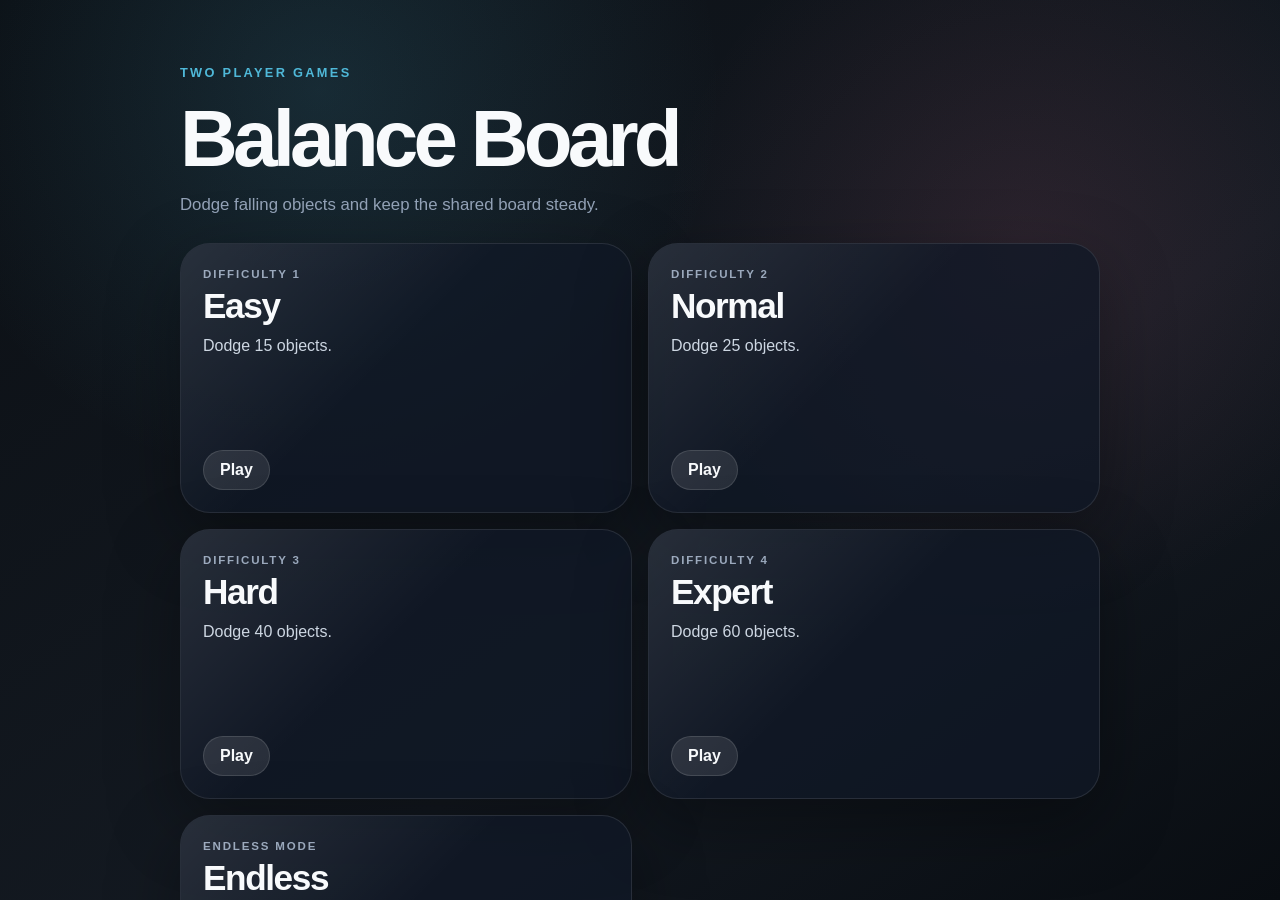
==== levels.html @ 380f033f "Add Core Defense levels" ====
<!doctype html>
<html lang="en">
  <head>
    <meta charset="UTF-8" />
    <meta name="viewport" content="width=device-width, initial-scale=1.0, maximum-scale=1.0, user-scalable=no, viewport-fit=cover" />
    <title>Choose Level</title>
    <link rel="stylesheet" href="style.css?v=54" />
  </head>
  <body>
    <main id="app">
      <section class="home-screen">
        <div class="home-inner">
          <p class="eyebrow">Two Player Games</p>
          <h1 id="title">Choose Level</h1>
          <p id="subtitle" class="home-subtitle">Pick a challenge.</p>
          <div id="levelGrid" class="game-grid"></div>
          <p style="text-align:center;margin-top:22px"><a class="secondary-button" href="./?v=54">Back to Games</a></p>
        </div>
      </section>
    </main>

    <script>
      const params = new URLSearchParams(window.location.search);
      const game = params.get('game') || 'balance';
      const data = {
        balance: {
          title: 'Balance Board',
          subtitle: 'Dodge falling objects and keep the shared board steady.',
          levels: [
            ['Easy', 'Dodge 15 objects.', 1],
            ['Normal', 'Dodge 25 objects.', 2],
            ['Hard', 'Dodge 40 objects.', 3],
            ['Expert', 'Dodge 60 objects.', 4],
            ['Endless', 'Survive as long as possible.', 5]
          ]
        },
        seesaw: {
          title: 'Trampoline Climb',
          subtitle: 'Bounce higher while platforms become harder to chain.',
          levels: [
            ['Easy', 'Reach height 50.', 1],
            ['Normal', 'Reach height 100.', 2],
            ['Hard', 'Reach height 150.', 3],
            ['Expert', 'Reach height 220.', 4],
            ['Endless', 'Climb as high as possible.', 5]
          ]
        },
        asteroids: {
          title: 'Asteroid Crew',
          subtitle: 'Survive together while asteroids keep entering the field.',
          levels: [
            ['Easy', 'Survive 45 seconds.', 1],
            ['Normal', 'Survive 60 seconds.', 2],
            ['Hard', 'Survive 90 seconds.', 3],
            ['Expert', 'Survive 120 seconds.', 4],
            ['Endless', 'Survive as long as possible.', 5]
          ]
        },
        core: {
          title: 'Core Defense',
          subtitle: 'Build, rotate, and repair a shared defense ring.',
          levels: [
            ['Easy', 'Survive 5 waves.', 1],
            ['Normal', 'Survive 8 waves.', 2],
            ['Hard', 'Survive 12 waves.', 3],
            ['Expert', 'Survive 15 waves.', 4],
            ['Endless', 'Defend as long as possible.', 5]
          ]
        }
      };

      const cfg = data[game] || data.balance;
      document.getElementById('title').textContent = cfg.title;
      document.getElementById('subtitle').textContent = cfg.subtitle;
      const grid = document.getElementById('levelGrid');
      cfg.levels.forEach(level => {
        const a = document.createElement('a');
        a.className = 'game-card';
        a.href = `./?game=${game}&level=${level[2]}&v=54`;
        const kicker = level[2] === 5 ? 'Endless Mode' : `Difficulty ${level[2]}`;
        a.innerHTML = `<div><p class="card-kicker">${kicker}</p><h2>${level[0]}</h2><p>${level[1]}</p></div><span class="play-chip">Play</span>`;
        grid.appendChild(a);
      });
    </script>
  </body>
</html>
---- style.css ----
* {
  box-sizing: border-box;
  -webkit-tap-highlight-color: transparent;
}

html,
body {
  margin: 0;
  padding: 0;
  overflow: hidden;
  background: #0b0f14;
  color: #f8fafc;
  font-family: Inter, Arial, sans-serif;
  touch-action: none;
}

body {
  width: 100vw;
  height: 100vh;
}

#app,
#gameScreen {
  position: relative;
  width: 100vw;
  height: 100vh;
}

canvas {
  width: 100%;
  height: 100%;
  display: block;
  background: linear-gradient(to bottom, #0b0f14 0%, #141a22 100%);
}

.hidden {
  display: none !important;
}

.home-screen {
  width: 100vw;
  height: 100vh;
  overflow-y: auto;
  padding: 28px 18px 40px;
  background:
    radial-gradient(circle at 25% 10%, rgba(79,184,216,0.15), transparent 32%),
    radial-gradient(circle at 80% 28%, rgba(224,111,143,0.12), transparent 30%),
    linear-gradient(145deg, #0b0f14, #141a22 62%, #090d12);
  touch-action: pan-y;
}

.home-inner {
  width: min(920px, 100%);
  margin: 0 auto;
  padding-top: max(24px, env(safe-area-inset-top));
}

.home-screen h1 {
  margin: 0;
  font-size: clamp(2.4rem, 9vw, 5rem);
  letter-spacing: -0.06em;
}

.home-subtitle {
  margin: 10px 0 28px;
  color: #94a3b8;
  font-size: 1.05rem;
}

.game-grid {
  display: grid;
  grid-template-columns: repeat(2, minmax(0, 1fr));
  gap: 16px;
}

.game-card {
  position: relative;
  min-height: 270px;
  display: flex;
  flex-direction: column;
  justify-content: space-between;
  gap: 18px;
  padding: 22px;
  border-radius: 30px;
  color: #f8fafc;
  text-decoration: none;
  background: rgba(17, 24, 39, 0.76);
  border: 1px solid rgba(255,255,255,0.1);
  box-shadow: 0 24px 70px rgba(0,0,0,0.34);
  overflow: hidden;
}

.game-card::after {
  content: "";
  position: absolute;
  inset: 0;
  background: linear-gradient(135deg, rgba(255,255,255,0.1), transparent 45%);
  pointer-events: none;
}

.game-card h2 {
  margin: 4px 0 8px;
  font-size: clamp(1.55rem, 5vw, 2.2rem);
  letter-spacing: -0.04em;
}

.game-card p {
  margin: 0;
  color: #cbd5e1;
  line-height: 1.45;
}

.card-kicker {
  color: #94a3b8 !important;
  font-size: 0.72rem;
  text-transform: uppercase;
  letter-spacing: 0.16em;
  font-weight: 800;
}

.play-chip {
  align-self: flex-start;
  border-radius: 999px;
  padding: 10px 16px;
  background: rgba(255,255,255,0.1);
  border: 1px solid rgba(255,255,255,0.12);
  font-weight: 900;
}

.card-art {
  height: 112px;
  position: relative;
}

.mini-head {
  position: absolute;
  width: 42px;
  height: 42px;
  border-radius: 50%;
  top: 36px;
  box-shadow: 0 12px 26px rgba(0,0,0,0.25);
}

.cyan-head {
  left: 18%;
  background: #4fb8d8;
}

.rose-head {
  right: 18%;
  background: #e06f8f;
}

.mini-board {
  position: absolute;
  left: 9%;
  right: 9%;
  height: 12px;
  top: 72px;
  border-radius: 999px;
  background: linear-gradient(90deg, #4fb8d8, #d7dde5, #e06f8f);
  transform: rotate(-5deg);
}

.tower-art,
.trampoline-art {
  display: flex;
  flex-direction: column;
  justify-content: center;
  gap: 16px;
}

.mini-platform {
  width: 78%;
  height: 12px;
  border-radius: 999px;
  background: linear-gradient(90deg, #4fb8d8, #d7dde5, #e06f8f);
  transform: rotate(5deg);
  margin: 0 auto;
}

.mini-platform.offset {
  transform: rotate(-7deg);
  width: 62%;
}

.trampoline-art,
.asteroid-art {
  display: block;
}

.mini-trampoline {
  position: absolute;
  height: 12px;
  border-radius: 999px;
  background: rgba(248,250,252,0.92);
  border: 1px solid rgba(255,255,255,0.2);
  box-shadow: 0 12px 24px rgba(0,0,0,0.24);
}

.mini-trampoline::after {
  content: "";
  position: absolute;
  left: 8px;
  right: 8px;
  top: 4px;
  height: 4px;
  border-radius: 999px;
}

.mini-low { width: 82px; left: 10%; top: 78px; transform: rotate(-4deg); }
.mini-low::after { background: #8bd3a7; }
.mini-mid { width: 94px; right: 8%; top: 64px; transform: rotate(4deg); }
.mini-mid::after { background: #d7dde5; }
.mini-high { width: 74px; left: 40%; top: 42px; transform: rotate(-7deg); }
.mini-high::after { background: #f0b86e; }
.mini-super { width: 68px; right: 20%; top: 18px; transform: rotate(7deg); }
.mini-super::after { background: #b78cff; }
.bounce-blue { left: 20%; top: 32px; }
.bounce-rose { right: 30%; top: 6px; }

.mini-ship {
  position: absolute;
  left: 50%;
  top: 48px;
  width: 0;
  height: 0;
  transform: translateX(-50%) rotate(-90deg);
  border-top: 18px solid transparent;
  border-bottom: 18px solid transparent;
  border-left: 42px solid #f8fafc;
  filter: drop-shadow(0 12px 22px rgba(0,0,0,0.28));
}

.mini-ship::after {
  content: "";
  position: absolute;
  left: -34px;
  top: -8px;
  width: 16px;
  height: 16px;
  border-radius: 50%;
  background: #4fb8d8;
}

.mini-rock {
  position: absolute;
  width: 34px;
  height: 34px;
  border-radius: 42% 58% 47% 53%;
  background: #a8a29e;
  border: 1px solid rgba(255,255,255,0.22);
  box-shadow: 0 12px 24px rgba(0,0,0,0.24);
}

.rock-one { left: 14%; top: 16px; transform: rotate(18deg); }
.rock-two { right: 16%; top: 72px; transform: rotate(-20deg); width: 28px; height: 28px; }

.mini-shot {
  position: absolute;
  width: 28px;
  height: 5px;
  border-radius: 999px;
  background: #f0b86e;
  box-shadow: 0 0 16px rgba(240,184,110,0.55);
}

.shot-one { left: 57%; top: 30px; transform: rotate(-24deg); }
.shot-two { left: 34%; top: 78px; transform: rotate(28deg); background: #4fb8d8; }

.overlay {
  position: absolute;
  inset: 0;
  display: flex;
  align-items: center;
  justify-content: center;
  background: rgba(11, 15, 20, 0.82);
  padding: 24px;
  z-index: 10;
}

.panel {
  width: min(92vw, 640px);
  background: rgba(17, 24, 39, 0.96);
  border: 1px solid rgba(255,255,255,0.1);
  border-radius: 28px;
  padding: 30px;
  text-align: center;
  box-shadow: 0 25px 70px rgba(0,0,0,0.5);
}

.eyebrow {
  color: #4fb8d8;
  font-size: 0.8rem;
  letter-spacing: 0.18em;
  text-transform: uppercase;
  font-weight: 800;
}

h1 {
  margin-top: 0;
  margin-bottom: 12px;
  font-size: clamp(2rem, 5vw, 3.6rem);
}

.instructions {
  display: grid;
  grid-template-columns: repeat(2, minmax(0, 1fr));
  gap: 14px;
  margin-top: 22px;
  margin-bottom: 18px;
}

.instructions div {
  background: rgba(255,255,255,0.05);
  border-radius: 18px;
  padding: 16px;
  display: flex;
  flex-direction: column;
  gap: 8px;
}

.tip {
  opacity: 0.7;
  font-size: 0.95rem;
}

button,
.secondary-button {
  border: none;
  border-radius: 999px;
  padding: 16px 30px;
  font-size: 1rem;
  font-weight: 800;
  cursor: pointer;
  background: #f8fafc;
  color: #0b0f14;
  box-shadow: 0 10px 30px rgba(0,0,0,0.25);
  text-decoration: none;
  display: inline-flex;
  align-items: center;
  justify-content: center;
}

.secondary-button {
  background: rgba(255,255,255,0.08);
  color: #f8fafc;
  border: 1px solid rgba(255,255,255,0.14);
  box-shadow: none;
}

.end-actions {
  display: flex;
  gap: 12px;
  justify-content: center;
  flex-wrap: wrap;
}

#hud {
  position: absolute;
  top: 14px;
  left: 50%;
  transform: translateX(-50%);
  display: flex;
  gap: 10px;
  flex-wrap: wrap;
  justify-content: center;
  z-index: 5;
  width: calc(100% - 24px);
}

.pill {
  background: rgba(17,24,39,0.72);
  border: 1px solid rgba(255,255,255,0.1);
  border-radius: 999px;
  padding: 10px 16px;
  font-weight: 700;
  backdrop-filter: blur(10px);
}

.final-stats {
  margin-bottom: 18px;
  opacity: 0.82;
}

#asteroidControls {
  display: none;
  position: absolute;
  inset: 0;
  z-index: 8;
  pointer-events: none;
}

#asteroidControls.visible {
  display: block;
}

.asteroid-btn {
  position: absolute;
  min-width: 112px;
  height: 56px;
  border-radius: 18px;
  padding: 0 14px;
  border: 1px solid rgba(255,255,255,.2);
  background: rgba(17,24,39,.82);
  color: #f8fafc;
  font-size: .86rem;
  letter-spacing: .04em;
  box-shadow: 0 12px 30px rgba(0,0,0,.28);
  backdrop-filter: blur(10px);
  pointer-events: auto;
  user-select: none;
  touch-action: none;
}

.asteroid-btn.blue { left: 12px; top: 78px; color: #4fb8d8; }
.asteroid-btn.blue.right { left: auto; right: 12px; }
.asteroid-btn.rose { left: 12px; bottom: max(26px, env(safe-area-inset-bottom)); color: #e06f8f; }
.asteroid-btn.rose.right { left: auto; right: 12px; }
.asteroid-btn.active { background: currentColor; color: #0b0f14; transform: scale(.97); }

@media (max-width: 720px) {
  .game-grid,
  .instructions {
    grid-template-columns: 1fr;
  }

  .game-card {
    min-height: 235px;
  }

  #hud {
    top: 14px;
    width: calc(100% - 24px);
  }
}
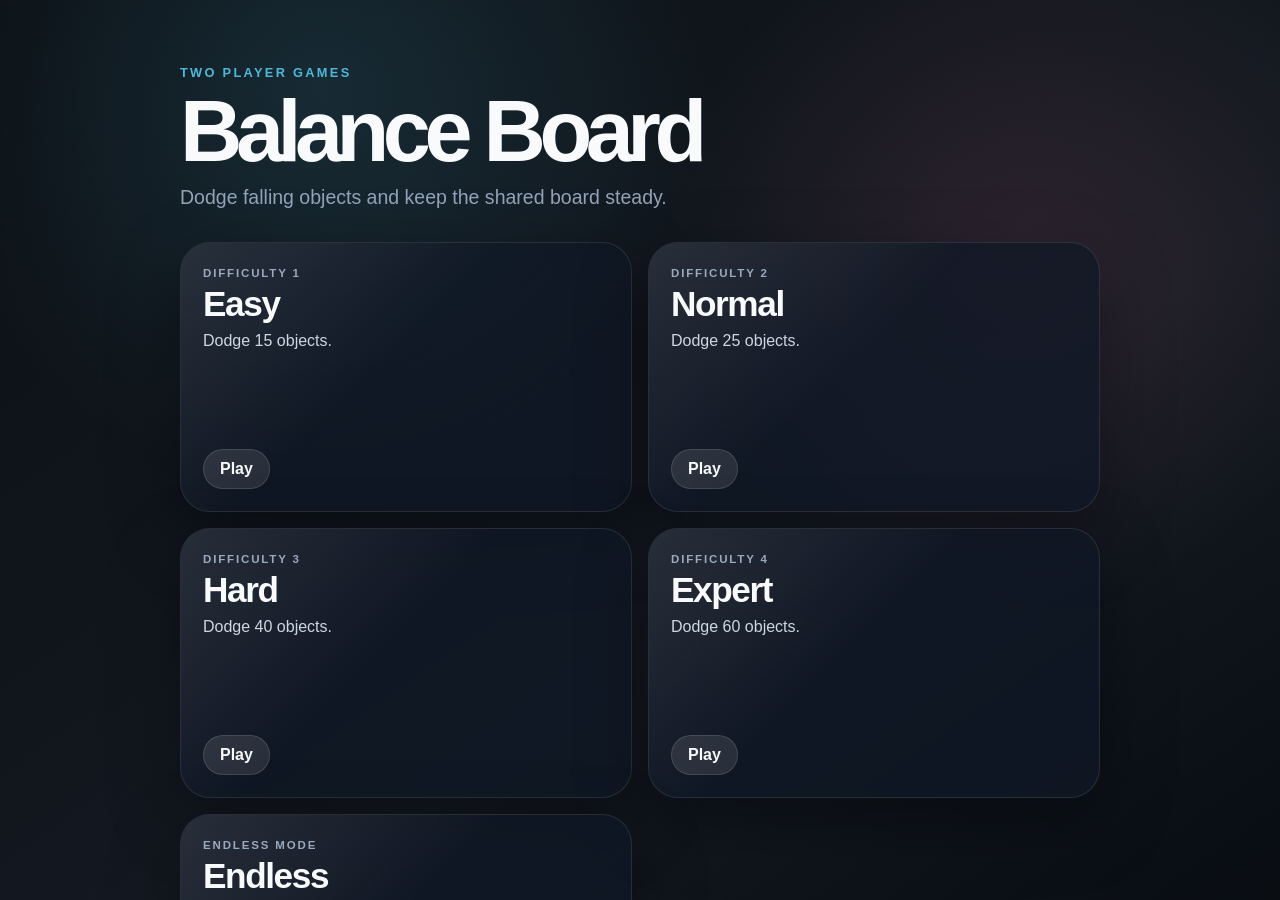
==== commit a5dad902: "Bump level page to homepage polish version" ====
--- a/levels.html
+++ b/levels.html
@@ -4,7 +4,7 @@
     <meta charset="UTF-8" />
     <meta name="viewport" content="width=device-width, initial-scale=1.0, maximum-scale=1.0, user-scalable=no, viewport-fit=cover" />
     <title>Choose Level</title>
-    <link rel="stylesheet" href="style.css?v=54" />
+    <link rel="stylesheet" href="style.css?v=93" />
   </head>
   <body>
     <main id="app">
@@ -14,7 +14,7 @@
           <h1 id="title">Choose Level</h1>
           <p id="subtitle" class="home-subtitle">Pick a challenge.</p>
           <div id="levelGrid" class="game-grid"></div>
-          <p style="text-align:center;margin-top:22px"><a class="secondary-button" href="./?v=54">Back to Games</a></p>
+          <p style="text-align:center;margin-top:22px"><a class="secondary-button" href="./?v=93">Back to Games</a></p>
         </div>
       </section>
     </main>
@@ -66,6 +66,18 @@
             ['Expert', 'Survive 15 waves.', 4],
             ['Endless', 'Defend as long as possible.', 5]
           ]
+        },
+        dual: {
+          title: 'Dual Gravity',
+          subtitle: 'Shared-line co-op puzzles with mirrored gravity. No endless mode yet.',
+          levels: [
+            ['Tutorial', 'Learn movement, launch pads, traps, platforms, switches, and finish rails.', 0, 'Tutorial'],
+            ['Level 1: Coordination', 'Chain launch pads, spike traps, and the one-player platform.', 1, 'Level 1'],
+            ['Level 2: Split Tasks', 'One player creates safety while the other advances.', 2, 'Level 2'],
+            ['Level 3: Moving Systems', 'Time chained platforms, enemies, traps, and launches.', 3, 'Level 3'],
+            ['Level 4: Co-op Chaos', 'Overlapping mechanics with faster reactions and more communication.', 4, 'Level 4'],
+            ['Level 5: Final Trial', 'A longer gauntlet combining every Dual Gravity mechanic.', 5, 'Level 5']
+          ]
         }
       };
 
@@ -76,8 +88,8 @@
       cfg.levels.forEach(level => {
         const a = document.createElement('a');
         a.className = 'game-card';
-        a.href = `./?game=${game}&level=${level[2]}&v=54`;
-        const kicker = level[2] === 5 ? 'Endless Mode' : `Difficulty ${level[2]}`;
+        a.href = `./?game=${game}&level=${level[2]}&v=93`;
+        const kicker = level[3] || (level[2] === 5 ? 'Endless Mode' : `Difficulty ${level[2]}`);
         a.innerHTML = `<div><p class="card-kicker">${kicker}</p><h2>${level[0]}</h2><p>${level[1]}</p></div><span class="play-chip">Play</span>`;
         grid.appendChild(a);
       });
--- a/style.css
+++ b/style.css
@@ -57,14 +57,18 @@
 
 .home-screen h1 {
   margin: 0;
-  font-size: clamp(2.4rem, 9vw, 5rem);
-  letter-spacing: -0.06em;
+  max-width: 760px;
+  font-size: clamp(2.65rem, 10vw, 5.4rem);
+  line-height: .9;
+  letter-spacing: -0.075em;
 }
 
 .home-subtitle {
-  margin: 10px 0 28px;
+  margin: 14px 0 30px;
+  max-width: 520px;
   color: #94a3b8;
-  font-size: 1.05rem;
+  font-size: clamp(1.02rem, 3.8vw, 1.22rem);
+  line-height: 1.42;
 }
 
 .game-grid {
@@ -88,7 +92,20 @@
   border: 1px solid rgba(255,255,255,0.1);
   box-shadow: 0 24px 70px rgba(0,0,0,0.34);
   overflow: hidden;
-}
+  transition: transform .16s ease, border-color .16s ease, box-shadow .16s ease;
+}
+
+.game-card:active {
+  transform: scale(.985) translateY(2px);
+  border-color: rgba(255,255,255,0.2);
+  box-shadow: 0 14px 36px rgba(0,0,0,0.34);
+}
+
+.balance-card { background: linear-gradient(160deg, rgba(79,184,216,.10), rgba(17,24,39,.78) 44%, rgba(224,111,143,.08)); }
+.trampoline-card { background: linear-gradient(160deg, rgba(139,211,167,.10), rgba(17,24,39,.78) 44%, rgba(240,184,110,.08)); }
+.asteroid-card { background: linear-gradient(160deg, rgba(183,140,255,.09), rgba(17,24,39,.78) 48%, rgba(168,162,158,.08)); }
+.core-card { background: linear-gradient(160deg, rgba(240,184,110,.10), rgba(17,24,39,.78) 45%, rgba(79,184,216,.08)); }
+.dual-card { background: linear-gradient(160deg, rgba(79,184,216,.09), rgba(17,24,39,.78) 44%, rgba(224,111,143,.09)); }
 
 .game-card::after {
   content: "";
@@ -102,6 +119,7 @@
   margin: 4px 0 8px;
   font-size: clamp(1.55rem, 5vw, 2.2rem);
   letter-spacing: -0.04em;
+  line-height: 1;
 }
 
 .game-card p {
@@ -162,6 +180,18 @@
   transform: rotate(-5deg);
 }
 
+.mini-fall {
+  position: absolute;
+  width: 20px;
+  height: 20px;
+  border-radius: 7px;
+  background: #d7dde5;
+  opacity: .72;
+  box-shadow: 0 10px 20px rgba(0,0,0,.22);
+}
+.fall-one { left: 12%; top: 8px; transform: rotate(12deg); }
+.fall-two { right: 18%; top: 18px; transform: rotate(-18deg); background: #f0b86e; }
+
 .tower-art,
 .trampoline-art {
   display: flex;
@@ -185,7 +215,9 @@
 }
 
 .trampoline-art,
-.asteroid-art {
+.asteroid-art,
+.core-art,
+.dual-art {
   display: block;
 }
 
@@ -267,6 +299,72 @@
 
 .shot-one { left: 57%; top: 30px; transform: rotate(-24deg); }
 .shot-two { left: 34%; top: 78px; transform: rotate(28deg); background: #4fb8d8; }
+
+.mini-core-ring {
+  position: absolute;
+  left: 50%;
+  top: 52%;
+  width: 96px;
+  height: 96px;
+  border-radius: 50%;
+  border: 2px solid rgba(248,250,252,.18);
+  transform: translate(-50%,-50%);
+}
+.mini-core {
+  position: absolute;
+  left: 50%;
+  top: 52%;
+  width: 42px;
+  height: 42px;
+  border-radius: 50%;
+  background: #d7dde5;
+  transform: translate(-50%,-50%);
+  box-shadow: 0 14px 26px rgba(0,0,0,.26);
+}
+.mini-tower {
+  position: absolute;
+  width: 22px;
+  height: 22px;
+  border-radius: 8px;
+  background: #4fb8d8;
+  box-shadow: 0 12px 22px rgba(0,0,0,.24);
+}
+.tower-a { left: 29%; top: 30px; }
+.tower-b { right: 29%; top: 30px; background: #f0b86e; }
+.tower-c { left: 46%; bottom: 8px; background: #b78cff; }
+.mini-enemy {
+  position: absolute;
+  width: 16px;
+  height: 16px;
+  border-radius: 50%;
+  background: #a8a29e;
+  opacity: .92;
+}
+.enemy-a { left: 7%; top: 48px; }
+.enemy-b { right: 8%; top: 72px; background: #d97757; }
+.enemy-c { left: 68%; top: 8px; background: #8bd3a7; }
+
+.dual-line {
+  position: absolute;
+  left: 8%;
+  right: 8%;
+  top: 53%;
+  height: 12px;
+  border-radius: 999px;
+  background: linear-gradient(90deg, #4fb8d8, #d7dde5, #e06f8f);
+  box-shadow: 0 12px 22px rgba(0,0,0,.22);
+}
+.dual-top { left: 25%; top: 18px; }
+.dual-bottom { right: 24%; top: 68px; }
+.dual-gate {
+  position: absolute;
+  width: 12px;
+  height: 44px;
+  border-radius: 999px;
+  background: rgba(248,250,252,.8);
+}
+.gate-one { left: 12%; top: 30px; }
+.gate-two { right: 13%; top: 42px; }
 
 .overlay {
   position: absolute;
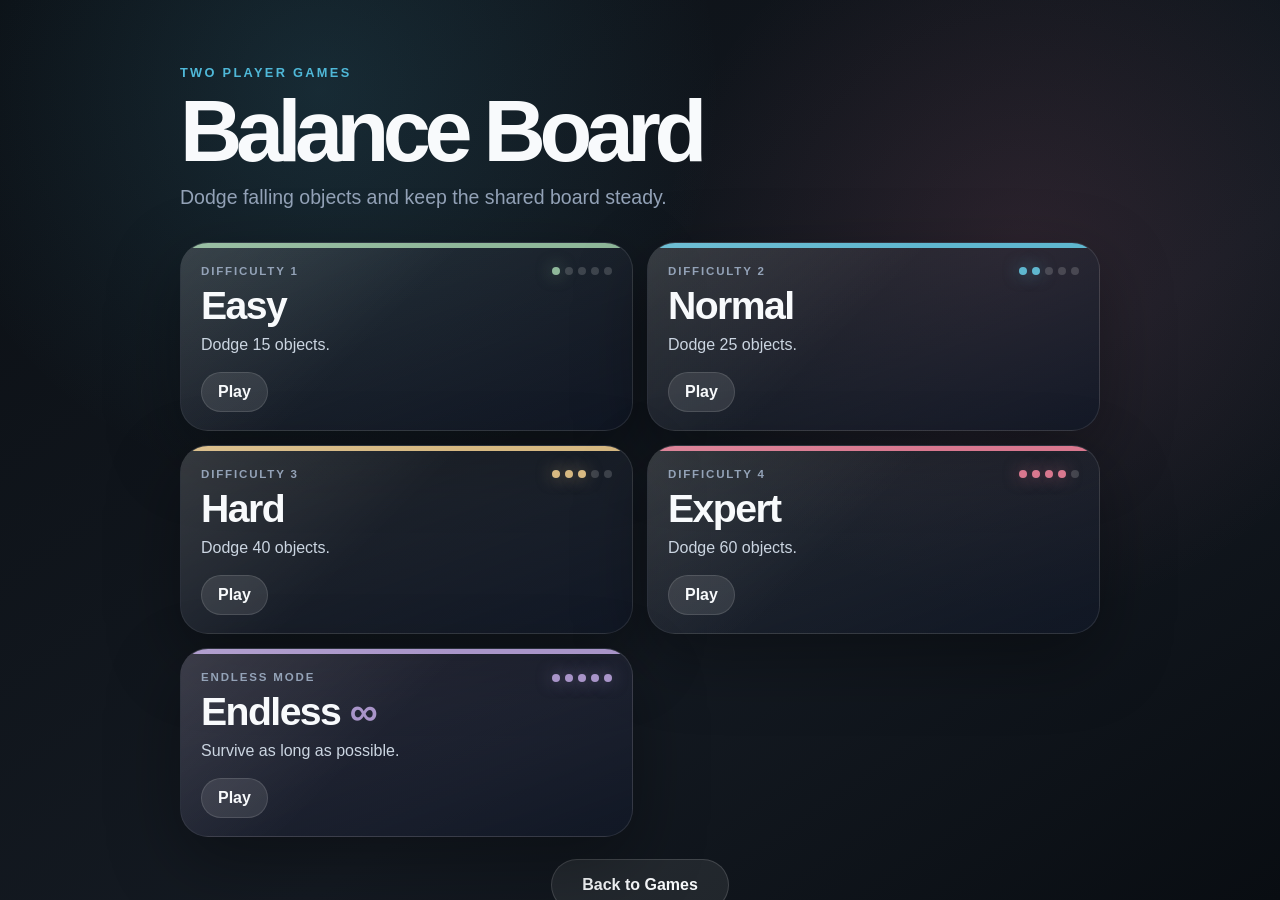
==== commit 31b74411: "Use compact level select cards" ====
--- a/levels.html
+++ b/levels.html
@@ -4,7 +4,8 @@
     <meta charset="UTF-8" />
     <meta name="viewport" content="width=device-width, initial-scale=1.0, maximum-scale=1.0, user-scalable=no, viewport-fit=cover" />
     <title>Choose Level</title>
-    <link rel="stylesheet" href="style.css?v=93" />
+    <link rel="stylesheet" href="style.css?v=100" />
+    <link rel="stylesheet" href="level-cards.css?v=100" />
   </head>
   <body>
     <main id="app">
@@ -13,8 +14,8 @@
           <p class="eyebrow">Two Player Games</p>
           <h1 id="title">Choose Level</h1>
           <p id="subtitle" class="home-subtitle">Pick a challenge.</p>
-          <div id="levelGrid" class="game-grid"></div>
-          <p style="text-align:center;margin-top:22px"><a class="secondary-button" href="./?v=93">Back to Games</a></p>
+          <div id="levelGrid" class="game-grid level-grid"></div>
+          <p style="text-align:center;margin-top:22px"><a class="secondary-button" href="./?v=100">Back to Games</a></p>
         </div>
       </section>
     </main>
@@ -85,12 +86,20 @@
       document.getElementById('title').textContent = cfg.title;
       document.getElementById('subtitle').textContent = cfg.subtitle;
       const grid = document.getElementById('levelGrid');
+      const levelClasses = ['level-tutorial', 'level-easy', 'level-normal', 'level-hard', 'level-expert', 'level-endless'];
+
       cfg.levels.forEach(level => {
         const a = document.createElement('a');
-        a.className = 'game-card';
-        a.href = `./?game=${game}&level=${level[2]}&v=93`;
-        const kicker = level[3] || (level[2] === 5 ? 'Endless Mode' : `Difficulty ${level[2]}`);
-        a.innerHTML = `<div><p class="card-kicker">${kicker}</p><h2>${level[0]}</h2><p>${level[1]}</p></div><span class="play-chip">Play</span>`;
+        const levelNumber = level[2];
+        const levelClass = levelNumber === 0 ? 'level-tutorial' : levelClasses[levelNumber] || 'level-normal';
+        a.className = `game-card level-card ${levelClass}`;
+        a.href = `./?game=${game}&level=${levelNumber}&v=100`;
+        const kicker = level[3] || (levelNumber === 5 ? 'Endless Mode' : `Difficulty ${levelNumber}`);
+        const filled = levelNumber === 0 ? 1 : Math.min(levelNumber, 5);
+        const pips = levelNumber === 5
+          ? '<span class="filled"></span><span class="filled"></span><span class="filled"></span><span class="filled"></span><span class="filled"></span>'
+          : Array.from({ length: 5 }, (_, i) => `<span class="${i < filled ? 'filled' : ''}"></span>`).join('');
+        a.innerHTML = `<div><div class="level-top-row"><p class="card-kicker">${kicker}</p><div class="difficulty-pips">${pips}</div></div><h2>${level[0]}</h2><p>${level[1]}</p></div><span class="play-chip">Play</span>`;
         grid.appendChild(a);
       });
     </script>
--- a/style.css
+++ b/style.css
@@ -84,7 +84,7 @@
   flex-direction: column;
   justify-content: space-between;
   gap: 18px;
-  padding: 22px;
+  padding: 0 22px 22px;
   border-radius: 30px;
   color: #f8fafc;
   text-decoration: none;
@@ -95,6 +95,12 @@
   transition: transform .16s ease, border-color .16s ease, box-shadow .16s ease;
 }
 
+.game-card > div:not(.card-art),
+.play-chip {
+  position: relative;
+  z-index: 1;
+}
+
 .game-card:active {
   transform: scale(.985) translateY(2px);
   border-color: rgba(255,255,255,0.2);
@@ -146,225 +152,27 @@
 }
 
 .card-art {
-  height: 112px;
+  height: 128px;
   position: relative;
-}
-
-.mini-head {
-  position: absolute;
-  width: 42px;
-  height: 42px;
-  border-radius: 50%;
-  top: 36px;
-  box-shadow: 0 12px 26px rgba(0,0,0,0.25);
-}
-
-.cyan-head {
-  left: 18%;
-  background: #4fb8d8;
-}
-
-.rose-head {
-  right: 18%;
-  background: #e06f8f;
-}
-
-.mini-board {
-  position: absolute;
-  left: 9%;
-  right: 9%;
-  height: 12px;
-  top: 72px;
-  border-radius: 999px;
-  background: linear-gradient(90deg, #4fb8d8, #d7dde5, #e06f8f);
-  transform: rotate(-5deg);
-}
-
-.mini-fall {
-  position: absolute;
-  width: 20px;
-  height: 20px;
-  border-radius: 7px;
-  background: #d7dde5;
-  opacity: .72;
-  box-shadow: 0 10px 20px rgba(0,0,0,.22);
-}
-.fall-one { left: 12%; top: 8px; transform: rotate(12deg); }
-.fall-two { right: 18%; top: 18px; transform: rotate(-18deg); background: #f0b86e; }
-
-.tower-art,
-.trampoline-art {
-  display: flex;
-  flex-direction: column;
-  justify-content: center;
-  gap: 16px;
-}
-
-.mini-platform {
-  width: 78%;
-  height: 12px;
-  border-radius: 999px;
-  background: linear-gradient(90deg, #4fb8d8, #d7dde5, #e06f8f);
-  transform: rotate(5deg);
-  margin: 0 auto;
-}
-
-.mini-platform.offset {
-  transform: rotate(-7deg);
-  width: 62%;
-}
-
-.trampoline-art,
-.asteroid-art,
-.core-art,
-.dual-art {
+  margin: 0 -22px 0;
+  overflow: hidden;
+  border-radius: 30px 30px 22px 22px;
+  background: rgba(255,255,255,.035);
+}
+
+.card-art::before,
+.card-art::after,
+.card-art svg {
+  display: none !important;
+  content: none !important;
+}
+
+.card-art img {
+  width: 100%;
+  height: 100%;
+  object-fit: cover;
   display: block;
 }
-
-.mini-trampoline {
-  position: absolute;
-  height: 12px;
-  border-radius: 999px;
-  background: rgba(248,250,252,0.92);
-  border: 1px solid rgba(255,255,255,0.2);
-  box-shadow: 0 12px 24px rgba(0,0,0,0.24);
-}
-
-.mini-trampoline::after {
-  content: "";
-  position: absolute;
-  left: 8px;
-  right: 8px;
-  top: 4px;
-  height: 4px;
-  border-radius: 999px;
-}
-
-.mini-low { width: 82px; left: 10%; top: 78px; transform: rotate(-4deg); }
-.mini-low::after { background: #8bd3a7; }
-.mini-mid { width: 94px; right: 8%; top: 64px; transform: rotate(4deg); }
-.mini-mid::after { background: #d7dde5; }
-.mini-high { width: 74px; left: 40%; top: 42px; transform: rotate(-7deg); }
-.mini-high::after { background: #f0b86e; }
-.mini-super { width: 68px; right: 20%; top: 18px; transform: rotate(7deg); }
-.mini-super::after { background: #b78cff; }
-.bounce-blue { left: 20%; top: 32px; }
-.bounce-rose { right: 30%; top: 6px; }
-
-.mini-ship {
-  position: absolute;
-  left: 50%;
-  top: 48px;
-  width: 0;
-  height: 0;
-  transform: translateX(-50%) rotate(-90deg);
-  border-top: 18px solid transparent;
-  border-bottom: 18px solid transparent;
-  border-left: 42px solid #f8fafc;
-  filter: drop-shadow(0 12px 22px rgba(0,0,0,0.28));
-}
-
-.mini-ship::after {
-  content: "";
-  position: absolute;
-  left: -34px;
-  top: -8px;
-  width: 16px;
-  height: 16px;
-  border-radius: 50%;
-  background: #4fb8d8;
-}
-
-.mini-rock {
-  position: absolute;
-  width: 34px;
-  height: 34px;
-  border-radius: 42% 58% 47% 53%;
-  background: #a8a29e;
-  border: 1px solid rgba(255,255,255,0.22);
-  box-shadow: 0 12px 24px rgba(0,0,0,0.24);
-}
-
-.rock-one { left: 14%; top: 16px; transform: rotate(18deg); }
-.rock-two { right: 16%; top: 72px; transform: rotate(-20deg); width: 28px; height: 28px; }
-
-.mini-shot {
-  position: absolute;
-  width: 28px;
-  height: 5px;
-  border-radius: 999px;
-  background: #f0b86e;
-  box-shadow: 0 0 16px rgba(240,184,110,0.55);
-}
-
-.shot-one { left: 57%; top: 30px; transform: rotate(-24deg); }
-.shot-two { left: 34%; top: 78px; transform: rotate(28deg); background: #4fb8d8; }
-
-.mini-core-ring {
-  position: absolute;
-  left: 50%;
-  top: 52%;
-  width: 96px;
-  height: 96px;
-  border-radius: 50%;
-  border: 2px solid rgba(248,250,252,.18);
-  transform: translate(-50%,-50%);
-}
-.mini-core {
-  position: absolute;
-  left: 50%;
-  top: 52%;
-  width: 42px;
-  height: 42px;
-  border-radius: 50%;
-  background: #d7dde5;
-  transform: translate(-50%,-50%);
-  box-shadow: 0 14px 26px rgba(0,0,0,.26);
-}
-.mini-tower {
-  position: absolute;
-  width: 22px;
-  height: 22px;
-  border-radius: 8px;
-  background: #4fb8d8;
-  box-shadow: 0 12px 22px rgba(0,0,0,.24);
-}
-.tower-a { left: 29%; top: 30px; }
-.tower-b { right: 29%; top: 30px; background: #f0b86e; }
-.tower-c { left: 46%; bottom: 8px; background: #b78cff; }
-.mini-enemy {
-  position: absolute;
-  width: 16px;
-  height: 16px;
-  border-radius: 50%;
-  background: #a8a29e;
-  opacity: .92;
-}
-.enemy-a { left: 7%; top: 48px; }
-.enemy-b { right: 8%; top: 72px; background: #d97757; }
-.enemy-c { left: 68%; top: 8px; background: #8bd3a7; }
-
-.dual-line {
-  position: absolute;
-  left: 8%;
-  right: 8%;
-  top: 53%;
-  height: 12px;
-  border-radius: 999px;
-  background: linear-gradient(90deg, #4fb8d8, #d7dde5, #e06f8f);
-  box-shadow: 0 12px 22px rgba(0,0,0,.22);
-}
-.dual-top { left: 25%; top: 18px; }
-.dual-bottom { right: 24%; top: 68px; }
-.dual-gate {
-  position: absolute;
-  width: 12px;
-  height: 44px;
-  border-radius: 999px;
-  background: rgba(248,250,252,.8);
-}
-.gate-one { left: 12%; top: 30px; }
-.gate-two { right: 13%; top: 42px; }
 
 .overlay {
   position: absolute;
@@ -524,7 +332,11 @@
   }
 
   .game-card {
-    min-height: 235px;
+    min-height: 260px;
+  }
+
+  .card-art {
+    height: 122px;
   }
 
   #hud {
--- a/level-cards.css
+++ b/level-cards.css
@@ -0,0 +1 @@
+.level-grid{gap:14px}.level-card{min-height:150px;padding:20px 20px 18px;border-radius:28px;gap:16px;background:linear-gradient(160deg,rgba(255,255,255,.07),rgba(17,24,39,.78));}.level-card::before{content:"";position:absolute;inset:0 0 auto 0;height:5px;background:var(--level-color,#5fb7cf)}.level-card h2{font-size:clamp(1.7rem,6vw,2.45rem);margin:6px 0 8px}.level-card p{max-width:92%}.level-card .play-chip{margin-top:auto}.level-top-row{display:flex;align-items:center;justify-content:space-between;gap:12px}.difficulty-pips{display:flex;gap:5px;align-items:center}.difficulty-pips span{width:8px;height:8px;border-radius:999px;background:rgba(255,255,255,.16)}.difficulty-pips span.filled{background:var(--level-color,#5fb7cf);box-shadow:0 0 16px color-mix(in srgb,var(--level-color,#5fb7cf),transparent 45%)}.level-easy{--level-color:#8fb89a}.level-normal{--level-color:#5fb7cf}.level-hard{--level-color:#d7b982}.level-expert{--level-color:#d9788f}.level-endless{--level-color:#a995c9;background:linear-gradient(160deg,rgba(169,149,201,.15),rgba(17,24,39,.80))}.level-tutorial{--level-color:#d7dde5}.level-card.level-endless h2::after{content:" ∞";color:var(--level-color)}@media(max-width:720px){.level-card{min-height:142px}.level-card p{max-width:100%}}
